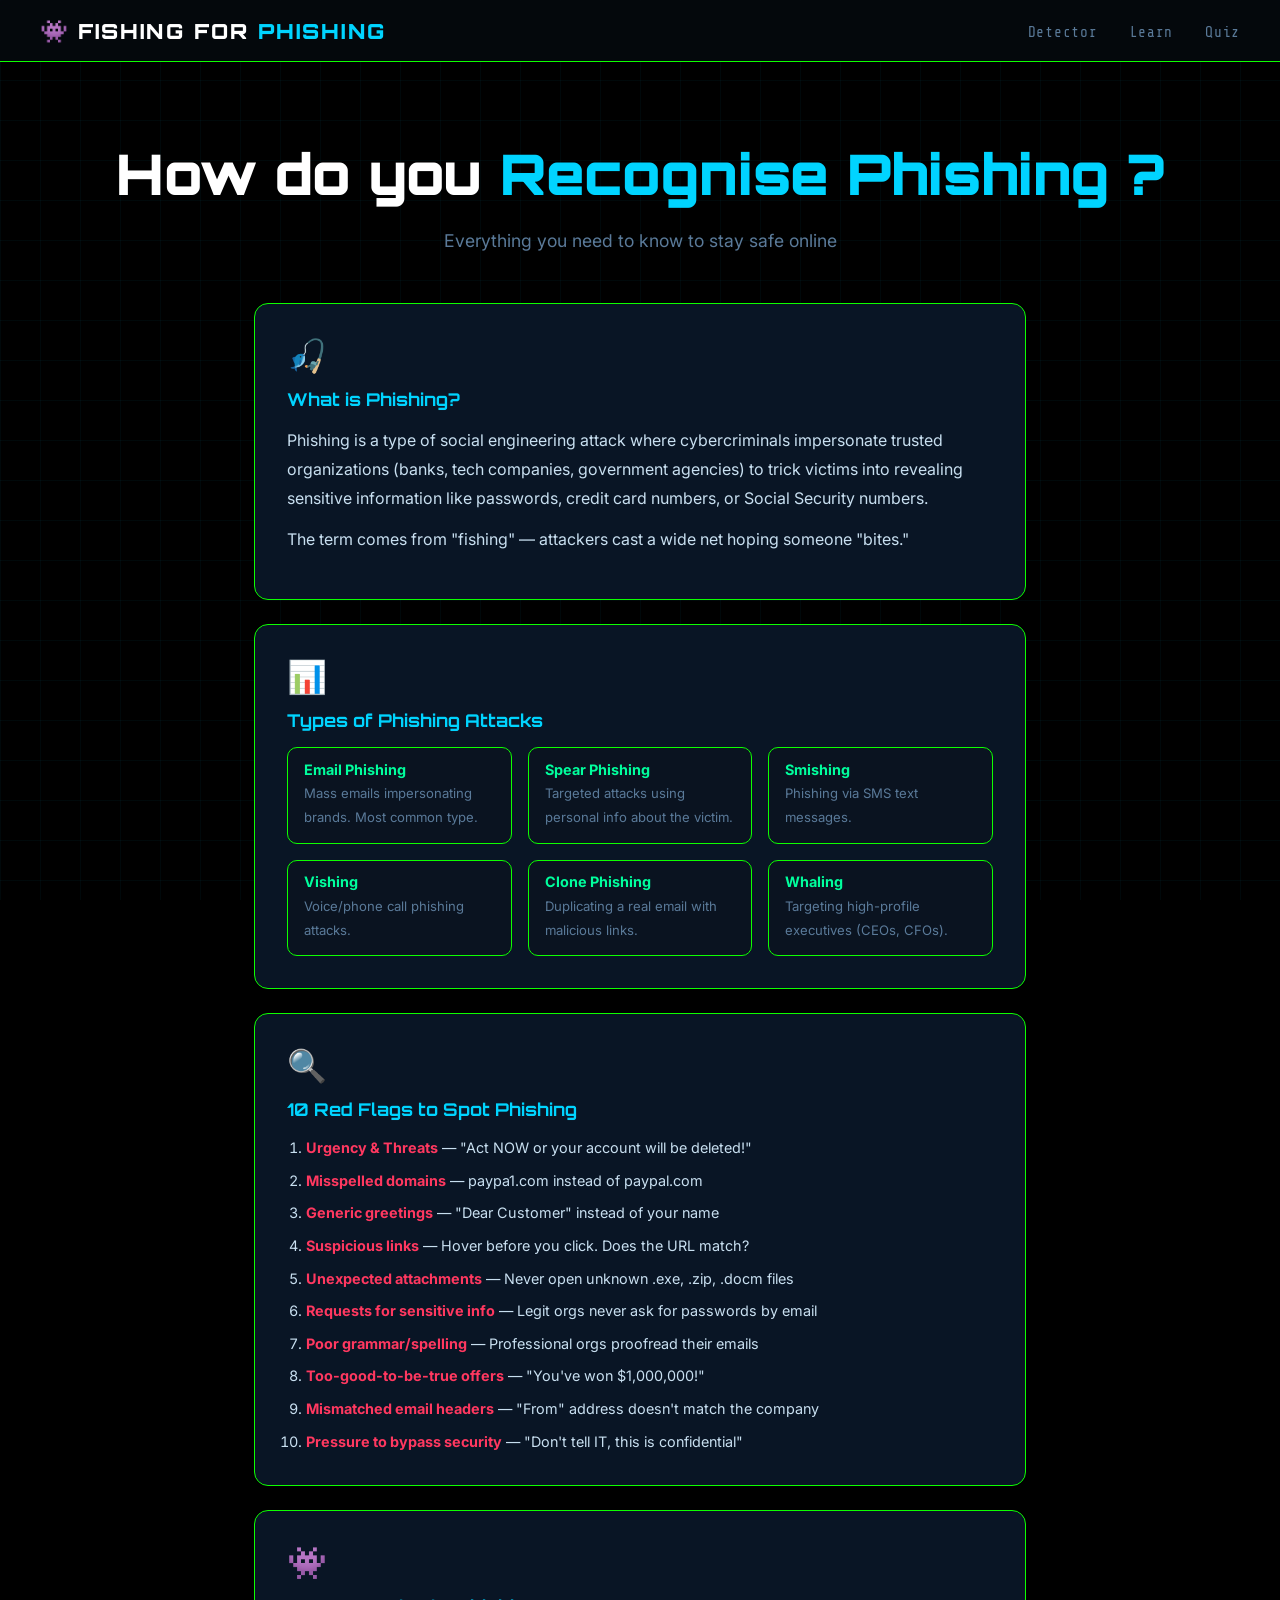
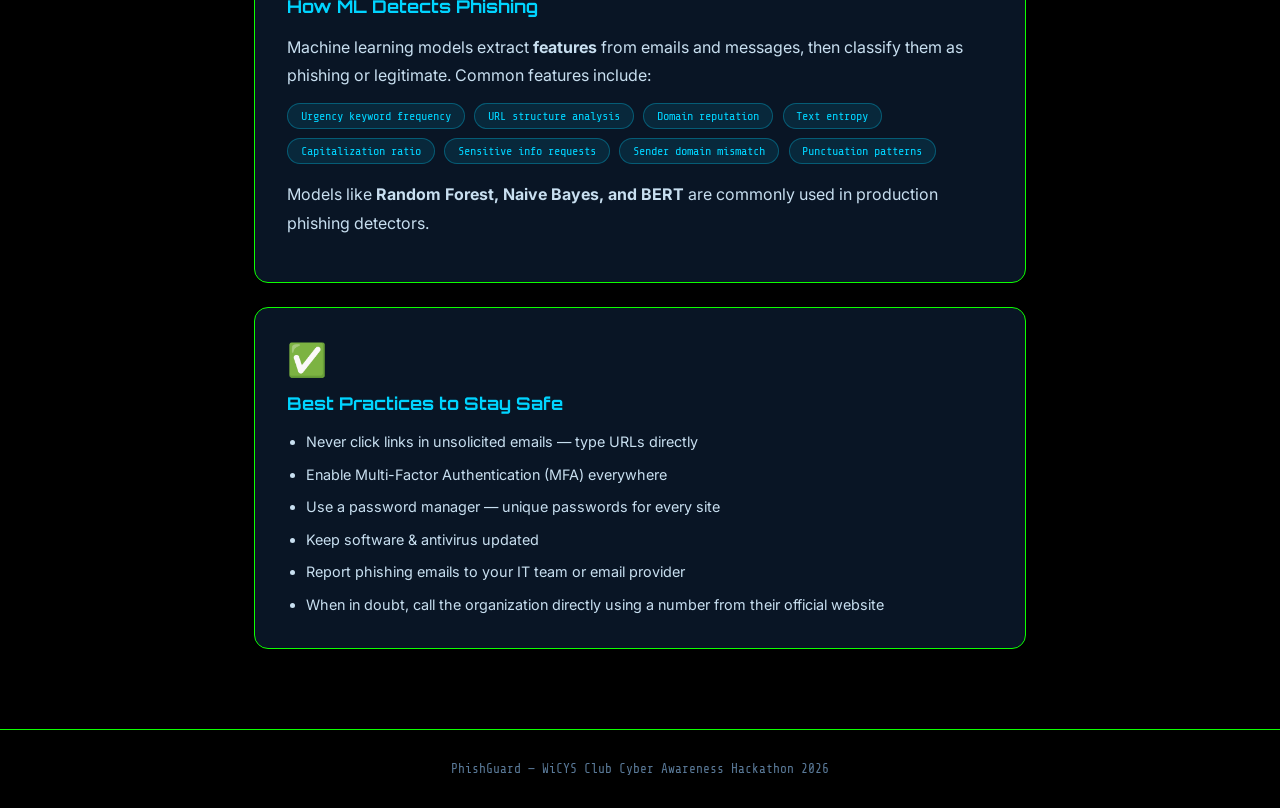
==== templates/learn.html @ 33f304bc "added files via upload Added files to create repositary" ====
<!DOCTYPE html>
<html lang="en">
<head>
  <meta charset="UTF-8" />
  <meta name="viewport" content="width=device-width, initial-scale=1.0"/>
  <title>Learn — Fishing for Phishing</title>
  <link rel="stylesheet" href="/static/css/style.css" />
  <link href="https://fonts.googleapis.com/css2?family=Share+Tech+Mono&family=Orbitron:wght@400;700;900&family=Inter:wght@300;400;600&display=swap" rel="stylesheet"/>
</head>
<body>
  <div class="bg-grid"></div>
  <div class="scanline"></div>

  <nav class="navbar">
    <div class="nav-logo">
      <span class="logo-icon">👾</span>
      <span class="logo-text">FISHING FOR <span class="accent">PHISHING</span></span>
    </div>
    <ul class="nav-links">
      <li><a href="/">Detector</a></li>
      <li><a href="/learn">Learn</a></li>
      <li><a href="/quiz">Quiz</a></li>
    </ul>
  </nav>

  <section class="page-hero">
    <h1 class="hero-title">How do you <span class="accent">Recognise Phishing ?</span></h1>
    <p class="hero-subtitle">Everything you need to know to stay safe online</p>
  </section>

  <section class="learn-section">

    <div class="learn-card">
      <div class="learn-icon">🎣</div>
      <h3>What is Phishing?</h3>
      <p>Phishing is a type of social engineering attack where cybercriminals impersonate trusted organizations (banks, tech companies, government agencies) to trick victims into revealing sensitive information like passwords, credit card numbers, or Social Security numbers.</p>
      <p>The term comes from "fishing" — attackers cast a wide net hoping someone "bites."</p>
    </div>

    <div class="learn-card">
      <div class="learn-icon">📊</div>
      <h3>Types of Phishing Attacks</h3>
      <div class="type-grid">
        <div class="type-item">
          <strong>Email Phishing</strong>
          <p>Mass emails impersonating brands. Most common type.</p>
        </div>
        <div class="type-item">
          <strong>Spear Phishing</strong>
          <p>Targeted attacks using personal info about the victim.</p>
        </div>
        <div class="type-item">
          <strong>Smishing</strong>
          <p>Phishing via SMS text messages.</p>
        </div>
        <div class="type-item">
          <strong>Vishing</strong>
          <p>Voice/phone call phishing attacks.</p>
        </div>
        <div class="type-item">
          <strong>Clone Phishing</strong>
          <p>Duplicating a real email with malicious links.</p>
        </div>
        <div class="type-item">
          <strong>Whaling</strong>
          <p>Targeting high-profile executives (CEOs, CFOs).</p>
        </div>
      </div>
    </div>

    <div class="learn-card">
      <div class="learn-icon">🔍</div>
      <h3>10 Red Flags to Spot Phishing</h3>
      <ol class="redflags-ol">
        <li><strong>Urgency & Threats</strong> — "Act NOW or your account will be deleted!"</li>
        <li><strong>Misspelled domains</strong> — paypa1.com instead of paypal.com</li>
        <li><strong>Generic greetings</strong> — "Dear Customer" instead of your name</li>
        <li><strong>Suspicious links</strong> — Hover before you click. Does the URL match?</li>
        <li><strong>Unexpected attachments</strong> — Never open unknown .exe, .zip, .docm files</li>
        <li><strong>Requests for sensitive info</strong> — Legit orgs never ask for passwords by email</li>
        <li><strong>Poor grammar/spelling</strong> — Professional orgs proofread their emails</li>
        <li><strong>Too-good-to-be-true offers</strong> — "You've won $1,000,000!"</li>
        <li><strong>Mismatched email headers</strong> — "From" address doesn't match the company</li>
        <li><strong>Pressure to bypass security</strong> — "Don't tell IT, this is confidential"</li>
      </ol>
    </div>

    <div class="learn-card">
      <div class="learn-icon">👾</div>
      <h3>How ML Detects Phishing</h3>
      <p>Machine learning models extract <strong>features</strong> from emails and messages, then classify them as phishing or legitimate. Common features include:</p>
      <div class="feature-pills">
        <span class="pill">Urgency keyword frequency</span>
        <span class="pill">URL structure analysis</span>
        <span class="pill">Domain reputation</span>
        <span class="pill">Text entropy</span>
        <span class="pill">Capitalization ratio</span>
        <span class="pill">Sensitive info requests</span>
        <span class="pill">Sender domain mismatch</span>
        <span class="pill">Punctuation patterns</span>
      </div>
      <p style="margin-top:1rem">Models like <strong>Random Forest, Naive Bayes, and BERT</strong> are commonly used in production phishing detectors.</p>
    </div>

    <div class="learn-card">
      <div class="learn-icon">✅</div>
      <h3>Best Practices to Stay Safe</h3>
      <ul class="best-practices">
        <li>Never click links in unsolicited emails — type URLs directly</li>
        <li>Enable Multi-Factor Authentication (MFA) everywhere</li>
        <li>Use a password manager — unique passwords for every site</li>
        <li>Keep software & antivirus updated</li>
        <li>Report phishing emails to your IT team or email provider</li>
        <li>When in doubt, call the organization directly using a number from their official website</li>
      </ul>
    </div>

  </section>

  <footer class="footer">
    <p>PhishGuard — WiCYS Club Cyber Awareness Hackathon 2026</p>
  </footer>

</body>
</html>
---- static/css/style.css ----
/* ═══════════════════════════════════════════════
   PhishGuard — Cybersecurity Theme CSS
   Aesthetic: Dark terminal / cyber-noir
   Fonts: Orbitron (display) + Share Tech Mono + Inter
   ═══════════════════════════════════════════════ */

:root {
  --bg: #000000;
  --bg2: #0a1320;
  --bg3: #0f1e30;
  --panel: #091525;
  --border: #0dff00;
  --border-glow: #00aaff44;
  --accent: #00d4ff;
  --accent2: #00ff9d;
  --danger: #ff3860;
  --warning: #ffb300;
  --safe: #00ff9d;
  --text: #c8dff0;
  --text-dim: #5a7a99;
  --font-display: 'Orbitron', monospace;
  --font-mono: 'Share Tech Mono', monospace;
  --font-body: 'Inter', sans-serif;
}

*, *::before, *::after { box-sizing: border-box; margin: 0; padding: 0; }

html { scroll-behavior: smooth; }

body {
  background: var(--bg);
  color: var(--text);
  font-family: var(--font-body);
  min-height: 100vh;
  overflow-x: hidden;
  position: relative;
}

/* ── Animated grid background ─────────────────── */
.bg-grid {
  position: fixed;
  inset: 0;
  background-image:
    linear-gradient(rgba(0,212,255,0.04) 1px, transparent 1px),
    linear-gradient(90deg, rgba(0,212,255,0.04) 1px, transparent 1px);
  background-size: 40px 40px;
  z-index: 0;
  pointer-events: none;
}

.scanline {
  position: fixed;
  top: -100%;
  left: 0;
  width: 100%;
  height: 2px;
  background: linear-gradient(transparent, rgba(0,212,255,0.15), transparent);
  animation: scanline 6s linear infinite;
  z-index: 1;
  pointer-events: none;
}
@keyframes scanline { to { top: 200%; } }

/* ── Navbar ────────────────────────────────────── */
.navbar {
  position: sticky;
  top: 0;
  z-index: 100;
  display: flex;
  align-items: center;
  justify-content: space-between;
  padding: 1rem 2.5rem;
  background: rgba(5,10,15,0.85);
  backdrop-filter: blur(12px);
  border-bottom: 1px solid var(--border);
}

.nav-logo {
  display: flex;
  align-items: center;
  gap: 0.5rem;
  font-family: var(--font-display);
  font-size: 1.3rem;
  font-weight: 900;
  letter-spacing: 0.1em;
  color: #fff;
}
.logo-icon { font-size: 1.4rem; }
.logo-text .accent { color: var(--accent); }

.nav-links {
  list-style: none;
  display: flex;
  gap: 2rem;
}
.nav-links a {
  text-decoration: none;
  color: var(--text-dim);
  font-family: var(--font-mono);
  font-size: 0.9rem;
  letter-spacing: 0.05em;
  transition: color 0.2s;
  position: relative;
  padding-bottom: 4px;
}
.nav-links a::after {
  content: '';
  position: absolute;
  bottom: 0; left: 0;
  width: 0; height: 1px;
  background: var(--accent);
  transition: width 0.3s;
}
.nav-links a:hover, .nav-links a.active {
  color: var(--accent);
}
.nav-links a:hover::after, .nav-links a.active::after { width: 100%; }

/* ── Hero ──────────────────────────────────────── */
.hero, .page-hero {
  position: relative;
  z-index: 2;
  text-align: center;
  padding: 5rem 2rem 3rem;
}

.hero-badge {
  display: inline-block;
  font-family: var(--font-mono);
  font-size: 0.75rem;
  color: var(--accent2);
  border: 1px solid var(--accent2);
  padding: 0.3rem 1rem;
  border-radius: 100px;
  margin-bottom: 1.5rem;
  letter-spacing: 0.08em;
  animation: pulse-border 3s ease-in-out infinite;
}
@keyframes pulse-border {
  0%,100% { box-shadow: 0 0 0 0 rgba(0,255,157,0.2); }
  50% { box-shadow: 0 0 0 8px rgba(0,255,157,0); }
}

.hero-title {
  font-family: var(--font-display);
  font-size: clamp(2rem, 5vw, 3.5rem);
  font-weight: 900;
  line-height: 1.15;
  color: #fff;
  margin-bottom: 1.2rem;
}
.accent { color: var(--accent); }

/* Glitch effect */
.glitch {
  position: relative;
  color: var(--accent);
}
.glitch::before, .glitch::after {
  content: attr(data-text);
  position: absolute;
  left: 0; top: 0;
  width: 100%; height: 100%;
}
.glitch::before {
  color: var(--danger);
  animation: glitch1 3s infinite;
  clip-path: polygon(0 0, 100% 0, 100% 35%, 0 35%);
}
.glitch::after {
  color: var(--accent2);
  animation: glitch2 3s infinite;
  clip-path: polygon(0 65%, 100% 65%, 100% 100%, 0 100%);
}
@keyframes glitch1 {
  0%,90%,100% { transform: translate(0); }
  92% { transform: translate(-3px, 1px); }
  94% { transform: translate(3px, -1px); }
}
@keyframes glitch2 {
  0%,90%,100% { transform: translate(0); }
  93% { transform: translate(3px, 1px); }
  95% { transform: translate(-3px, -1px); }
}

.hero-subtitle {
  font-size: 1.1rem;
  color: var(--text-dim);
  max-width: 600px;
  margin: 0 auto;
  line-height: 1.7;
}

/* ── Detector Card ─────────────────────────────── */
.detector-section {
  position: relative;
  z-index: 2;
  max-width: 820px;
  margin: 0 auto;
  padding: 0 1.5rem 4rem;
}

.detector-card {
  background: var(--panel);
  border: 1px solid var(--border);
  border-radius: 16px;
  overflow: hidden;
  box-shadow: 0 0 40px rgba(0,212,255,0.05), 0 0 80px rgba(0,0,0,0.5);
}

.card-header {
  background: var(--bg2);
  border-bottom: 1px solid var(--border);
  padding: 0.9rem 1.5rem;
  display: flex;
  align-items: center;
  gap: 0.5rem;
}
.terminal-dot {
  width: 12px; height: 12px;
  border-radius: 50%;
}
.terminal-dot.red    { background: #ff5f56; }
.terminal-dot.yellow { background: #ffbd2e; }
.terminal-dot.green  { background: #27c93f; }
.card-title {
  margin-left: 0.5rem;
  font-family: var(--font-mono);
  font-size: 0.85rem;
  color: var(--text-dim);
}

.input-area {
  padding: 1.5rem;
}
.input-area label {
  display: block;
  font-family: var(--font-mono);
  font-size: 0.8rem;
  color: var(--accent);
  letter-spacing: 0.08em;
  margin-bottom: 0.6rem;
}
textarea {
  width: 100%;
  min-height: 160px;
  background: var(--bg);
  border: 1px solid var(--border);
  border-radius: 10px;
  color: var(--text);
  font-family: var(--font-mono);
  font-size: 0.9rem;
  padding: 1rem;
  resize: vertical;
  transition: border-color 0.3s, box-shadow 0.3s;
  line-height: 1.6;
}
textarea:focus {
  outline: none;
  border-color: var(--accent);
  box-shadow: 0 0 0 3px rgba(0,212,255,0.1);
}
textarea::placeholder { color: var(--text-dim); opacity: 0.6; }

.input-meta {
  display: flex;
  justify-content: space-between;
  align-items: center;
  margin-top: 0.5rem;
  font-family: var(--font-mono);
  font-size: 0.75rem;
  color: var(--text-dim);
}
.btn-clear {
  background: none;
  border: 1px solid var(--border);
  color: var(--text-dim);
  padding: 0.2rem 0.8rem;
  border-radius: 6px;
  cursor: pointer;
  font-family: var(--font-mono);
  font-size: 0.75rem;
  transition: all 0.2s;
}
.btn-clear:hover { color: var(--danger); border-color: var(--danger); }

/* Samples */
.samples {
  padding: 0 1.5rem 1rem;
  display: flex;
  align-items: center;
  gap: 0.8rem;
  flex-wrap: wrap;
}
.samples-label {
  font-family: var(--font-mono);
  font-size: 0.75rem;
  color: var(--text-dim);
}
.sample-btn {
  border: 1px solid var(--border);
  background: var(--bg2);
  color: var(--text);
  padding: 0.3rem 0.9rem;
  border-radius: 8px;
  cursor: pointer;
  font-size: 0.8rem;
  transition: all 0.2s;
}
.sample-btn:hover { border-color: var(--accent); color: var(--accent); }

/* Analyze Button */
.btn-analyze {
  display: block;
  width: calc(100% - 3rem);
  margin: 0 1.5rem 1.5rem;
  padding: 1rem;
  background: linear-gradient(135deg, #005580, #0088cc);
  border: 1px solid var(--accent);
  border-radius: 10px;
  color: #fff;
  font-family: var(--font-display);
  font-size: 1rem;
  font-weight: 700;
  letter-spacing: 0.05em;
  cursor: pointer;
  transition: all 0.3s;
  box-shadow: 0 0 20px rgba(0,212,255,0.2);
  text-decoration: none;
}
.btn-analyze:hover {
  background: linear-gradient(135deg, #006699, #00aaff);
  box-shadow: 0 0 30px rgba(0,212,255,0.4);
  transform: translateY(-1px);
}

.hidden { display: none !important; }

/* ── Result Panel ──────────────────────────────── */
.result-panel {
  border-top: 1px solid var(--border);
  padding: 1.5rem;
  animation: fadeIn 0.4s ease;
}
@keyframes fadeIn { from { opacity:0; transform:translateY(10px); } to { opacity:1; transform:none; } }

.result-header {
  display: flex;
  align-items: center;
  gap: 2rem;
  flex-wrap: wrap;
  margin-bottom: 1.5rem;
}

.verdict-badge {
  padding: 0.5rem 1.5rem;
  border-radius: 8px;
  font-family: var(--font-display);
  font-size: 1.1rem;
  font-weight: 900;
  letter-spacing: 0.1em;
}
.verdict-phishing {
  background: rgba(255,56,96,0.15);
  border: 2px solid var(--danger);
  color: var(--danger);
  box-shadow: 0 0 20px rgba(255,56,96,0.2);
}
.verdict-legit {
  background: rgba(0,255,157,0.1);
  border: 2px solid var(--safe);
  color: var(--safe);
  box-shadow: 0 0 20px rgba(0,255,157,0.2);
}

.probability-wrap { flex: 1; min-width: 200px; }
.prob-label {
  font-family: var(--font-mono);
  font-size: 0.75rem;
  color: var(--text-dim);
  display: block;
  margin-bottom: 0.4rem;
}
.prob-bar-wrap {
  height: 8px;
  background: var(--bg);
  border-radius: 100px;
  overflow: hidden;
  border: 1px solid var(--border);
}
.prob-bar {
  height: 100%;
  border-radius: 100px;
  transition: width 1s cubic-bezier(0.25, 1, 0.5, 1);
}
.prob-bar.danger { background: linear-gradient(90deg, var(--warning), var(--danger)); }
.prob-bar.safe   { background: linear-gradient(90deg, var(--accent), var(--safe)); }
.prob-value {
  font-family: var(--font-mono);
  font-size: 0.85rem;
  color: var(--text);
  margin-top: 0.3rem;
  display: block;
}

/* Result columns */
.result-columns {
  display: grid;
  grid-template-columns: 1fr 1fr;
  gap: 1.5rem;
  margin-bottom: 1.5rem;
}
@media (max-width: 580px) { .result-columns { grid-template-columns: 1fr; } }

.col-title {
  font-family: var(--font-mono);
  font-size: 0.8rem;
  letter-spacing: 0.06em;
  margin-bottom: 0.8rem;
}
.danger-title { color: var(--danger); }
.safe-title { color: var(--safe); }

.flag-list, .safe-list {
  list-style: none;
  display: flex;
  flex-direction: column;
  gap: 0.5rem;
}
.flag-list li, .safe-list li {
  font-size: 0.85rem;
  padding: 0.5rem 0.8rem;
  border-radius: 8px;
  line-height: 1.4;
}
.flag-list li { background: rgba(255,56,96,0.08); border-left: 2px solid var(--danger); }
.safe-list li { background: rgba(0,255,157,0.08); border-left: 2px solid var(--safe); }

/* Features details */
.features-details {
  border: 1px solid var(--border);
  border-radius: 10px;
  overflow: hidden;
}
.features-details summary {
  padding: 0.8rem 1rem;
  cursor: pointer;
  font-family: var(--font-mono);
  font-size: 0.8rem;
  color: var(--text-dim);
  background: var(--bg2);
  user-select: none;
}
.features-details summary:hover { color: var(--accent); }

.features-grid {
  display: grid;
  grid-template-columns: repeat(auto-fill, minmax(160px, 1fr));
  gap: 0.8rem;
  padding: 1rem;
  background: var(--bg);
}
.feature-item {
  background: var(--bg2);
  border: 1px solid var(--border);
  border-radius: 8px;
  padding: 0.6rem 0.8rem;
}
.feature-name {
  font-family: var(--font-mono);
  font-size: 0.7rem;
  color: var(--text-dim);
  display: block;
  margin-bottom: 0.2rem;
}
.feature-val {
  font-family: var(--font-display);
  font-size: 1rem;
  color: var(--accent);
}

/* ── Stats Strip ───────────────────────────────── */
.stats-strip {
  position: relative;
  z-index: 2;
  display: flex;
  justify-content: center;
  gap: 4rem;
  flex-wrap: wrap;
  padding: 3rem 2rem;
  background: var(--bg2);
  border-top: 1px solid var(--border);
  border-bottom: 1px solid var(--border);
  margin: 2rem 0;
}
.stat-item { text-align: center; }
.stat-number {
  display: block;
  font-family: var(--font-display);
  font-size: 2.2rem;
  font-weight: 900;
  color: var(--accent);
  letter-spacing: -0.02em;
}
.stat-label {
  font-family: var(--font-mono);
  font-size: 0.75rem;
  color: var(--text-dim);
  margin-top: 0.3rem;
}

/* ── Examples ──────────────────────────────────── */
.examples-section {
  position: relative;
  z-index: 2;
  max-width: 1100px;
  margin: 0 auto;
  padding: 2rem 1.5rem 5rem;
}
.section-title {
  font-family: var(--font-display);
  font-size: 1.6rem;
  font-weight: 700;
  color: #fff;
  margin-bottom: 2rem;
  text-align: center;
}
.examples-grid {
  display: grid;
  grid-template-columns: 1fr 1fr;
  gap: 2rem;
}
@media (max-width: 700px) { .examples-grid { grid-template-columns: 1fr; } }

.example-card {
  background: var(--panel);
  border-radius: 14px;
  overflow: hidden;
  border: 1px solid var(--border);
}
.example-badge {
  padding: 0.5rem 1rem;
  font-family: var(--font-display);
  font-size: 0.75rem;
  font-weight: 700;
  letter-spacing: 0.1em;
}
.fake-badge { background: rgba(255,56,96,0.15); color: var(--danger); }
.legit-badge { background: rgba(0,255,157,0.1); color: var(--safe); }

.email-mock {
  padding: 1.2rem 1.4rem;
  font-size: 0.85rem;
  line-height: 1.6;
  background: var(--bg2);
  border-top: 1px solid var(--border);
  border-bottom: 1px solid var(--border);
}
.email-field {
  margin-bottom: 0.3rem;
  font-family: var(--font-mono);
  font-size: 0.8rem;
  color: var(--text-dim);
}
.email-field span { color: var(--accent); }
.email-body {
  margin-top: 0.8rem;
  color: var(--text);
  font-size: 0.85rem;
}
.fake-link {
  color: var(--danger);
  text-decoration: underline;
  display: block;
  margin-top: 0.8rem;
}

.red-flags-list, .green-flags-list {
  list-style: none;
  padding: 1rem 1.4rem;
  display: flex;
  flex-direction: column;
  gap: 0.4rem;
}
.red-flags-list li { color: var(--danger); font-size: 0.83rem; }
.green-flags-list li { color: var(--safe); font-size: 0.83rem; }

/* ── Learn Page ────────────────────────────────── */
.learn-section {
  position: relative;
  z-index: 2;
  max-width: 820px;
  margin: 0 auto;
  padding: 0 1.5rem 5rem;
  display: flex;
  flex-direction: column;
  gap: 1.5rem;
}
.learn-card {
  background: var(--panel);
  border: 1px solid var(--border);
  border-radius: 14px;
  padding: 2rem;
}
.learn-icon {
  font-size: 2rem;
  margin-bottom: 0.8rem;
}
.learn-card h3 {
  font-family: var(--font-display);
  font-size: 1.1rem;
  color: var(--accent);
  margin-bottom: 1rem;
}
.learn-card p {
  color: var(--text);
  line-height: 1.8;
  margin-bottom: 0.8rem;
}

.type-grid {
  display: grid;
  grid-template-columns: repeat(auto-fill, minmax(200px, 1fr));
  gap: 1rem;
  margin-top: 0.5rem;
}
.type-item {
  background: var(--bg2);
  border: 1px solid var(--border);
  border-radius: 10px;
  padding: 0.8rem 1rem;
}
.type-item strong { color: var(--accent2); display: block; margin-bottom: 0.3rem; font-size: 0.9rem; }
.type-item p { font-size: 0.82rem; color: var(--text-dim); margin: 0; }

.redflags-ol {
  padding-left: 1.2rem;
  display: flex;
  flex-direction: column;
  gap: 0.6rem;
}
.redflags-ol li {
  color: var(--text);
  font-size: 0.9rem;
  line-height: 1.6;
}
.redflags-ol li strong { color: var(--danger); }

.feature-pills {
  display: flex;
  flex-wrap: wrap;
  gap: 0.6rem;
  margin-top: 0.8rem;
}
.pill {
  background: rgba(0,212,255,0.1);
  border: 1px solid rgba(0,212,255,0.3);
  color: var(--accent);
  padding: 0.3rem 0.8rem;
  border-radius: 100px;
  font-family: var(--font-mono);
  font-size: 0.75rem;
}

.best-practices {
  padding-left: 1.2rem;
  display: flex;
  flex-direction: column;
  gap: 0.6rem;
}
.best-practices li {
  color: var(--text);
  font-size: 0.9rem;
  line-height: 1.6;
}

/* ── Quiz Page ─────────────────────────────────── */
.quiz-section {
  position: relative;
  z-index: 2;
  max-width: 700px;
  margin: 0 auto;
  padding: 0 1.5rem 5rem;
}
.quiz-progress-wrap {
  display: flex;
  align-items: center;
  gap: 1rem;
  margin-bottom: 1.5rem;
}
.quiz-progress-bar {
  flex: 1;
  height: 6px;
  background: var(--bg2);
  border-radius: 100px;
  border: 1px solid var(--border);
  overflow: hidden;
}
.progress-fill {
  height: 100%;
  background: linear-gradient(90deg, var(--accent), var(--accent2));
  border-radius: 100px;
  transition: width 0.5s ease;
}
.progress-text {
  font-family: var(--font-mono);
  font-size: 0.75rem;
  color: var(--text-dim);
  white-space: nowrap;
}
.score-display {
  text-align: right;
  font-family: var(--font-display);
  font-size: 0.85rem;
  color: var(--accent2);
  margin-bottom: 1.2rem;
}

.question-card {
  background: var(--panel);
  border: 1px solid var(--border);
  border-radius: 16px;
  padding: 2rem;
  animation: fadeIn 0.3s ease;
}
.question-badge {
  display: inline-block;
  padding: 0.3rem 1rem;
  border-radius: 8px;
  font-family: var(--font-mono);
  font-size: 0.75rem;
  font-weight: 700;
  margin-bottom: 1rem;
}
.badge-phishing { background: rgba(255,56,96,0.15); color: var(--danger); border: 1px solid var(--danger); }
.badge-legit    { background: rgba(0,255,157,0.1); color: var(--safe); border: 1px solid var(--safe); }

.question-text {
  font-size: 1rem;
  line-height: 1.7;
  color: var(--text);
  margin-bottom: 1.5rem;
  font-family: var(--font-mono);
  background: var(--bg2);
  padding: 1rem;
  border-radius: 10px;
  border-left: 3px solid var(--border);
}

.options-container {
  display: flex;
  flex-direction: column;
  gap: 0.8rem;
}
.option-btn {
  width: 100%;
  text-align: left;
  padding: 0.9rem 1.2rem;
  background: var(--bg2);
  border: 1px solid var(--border);
  border-radius: 10px;
  color: var(--text);
  cursor: pointer;
  font-size: 0.9rem;
  transition: all 0.2s;
  font-family: var(--font-body);
}
.option-btn:hover:not(:disabled) {
  border-color: var(--accent);
  color: var(--accent);
  background: rgba(0,212,255,0.05);
}
.option-btn.correct {
  border-color: var(--safe);
  background: rgba(0,255,157,0.1);
  color: var(--safe);
}
.option-btn.wrong {
  border-color: var(--danger);
  background: rgba(255,56,96,0.1);
  color: var(--danger);
}
.option-btn:disabled { cursor: default; }

.explanation {
  margin-top: 1.2rem;
  padding: 1rem;
  background: var(--bg2);
  border-radius: 10px;
  border-left: 3px solid var(--accent);
  font-size: 0.88rem;
  line-height: 1.6;
  color: var(--text);
  animation: fadeIn 0.3s ease;
}

.btn-next {
  margin-top: 1.2rem;
  padding: 0.8rem 2rem;
  background: var(--bg3);
  border: 1px solid var(--accent);
  border-radius: 10px;
  color: var(--accent);
  cursor: pointer;
  font-family: var(--font-mono);
  font-size: 0.9rem;
  transition: all 0.2s;
  animation: fadeIn 0.3s ease;
}
.btn-next:hover { background: rgba(0,212,255,0.1); }

/* Results screen */
.results-screen {
  background: var(--panel);
  border: 1px solid var(--border);
  border-radius: 16px;
  padding: 3rem 2rem;
  text-align: center;
  animation: fadeIn 0.5s ease;
}
.result-icon { font-size: 4rem; margin-bottom: 1rem; }
.result-title {
  font-family: var(--font-display);
  font-size: 1.8rem;
  color: #fff;
  margin-bottom: 0.8rem;
}
.result-desc { color: var(--text-dim); margin-bottom: 1.5rem; }
.final-score {
  font-family: var(--font-display);
  font-size: 3rem;
  font-weight: 900;
  color: var(--accent);
  margin: 1rem 0;
}
.btn-secondary {
  color: var(--accent2);
  text-decoration: underline;
  font-family: var(--font-mono);
  font-size: 0.9rem;
}

/* ── Footer ────────────────────────────────────── */
.footer {
  position: relative;
  z-index: 2;
  text-align: center;
  padding: 2rem;
  border-top: 1px solid var(--border);
  font-family: var(--font-mono);
  font-size: 0.8rem;
  color: var(--text-dim);
}
.footer-sub { margin-top: 0.4rem; opacity: 0.6; }
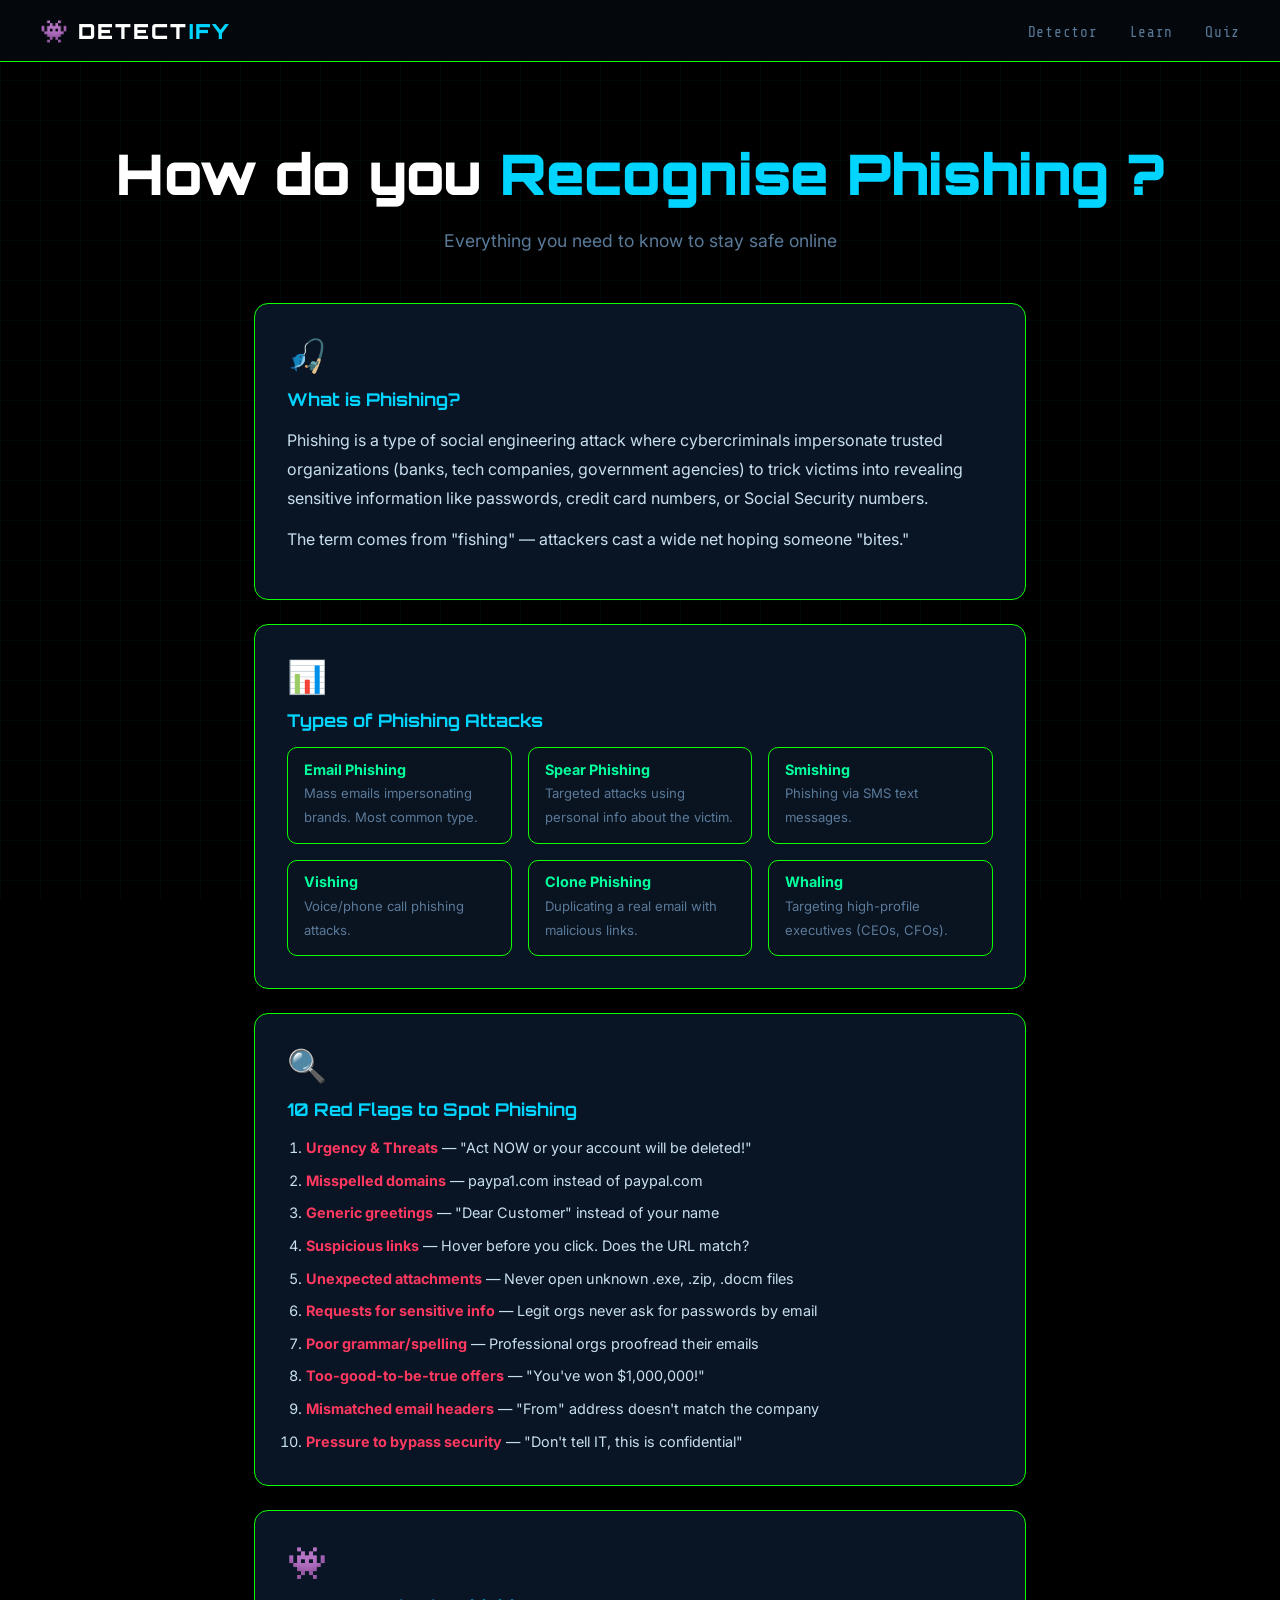
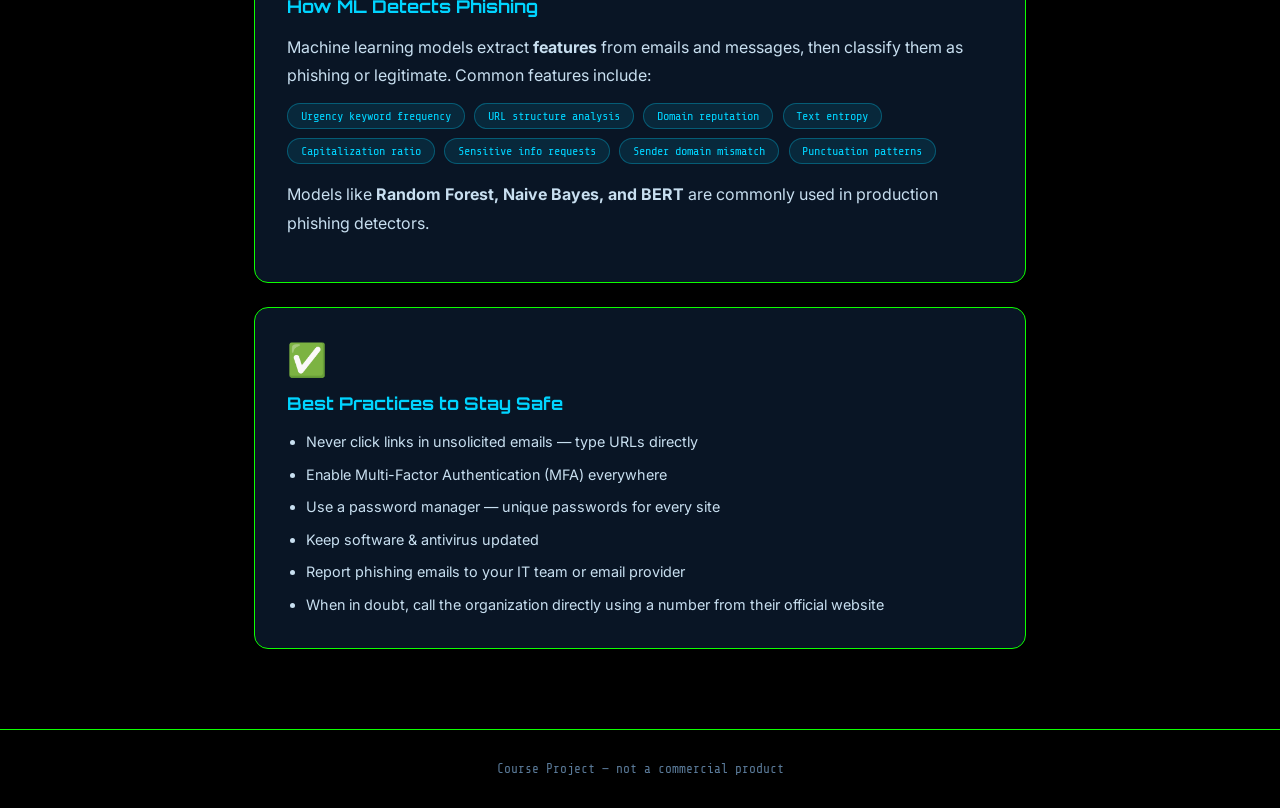
==== commit 45d21056: "Refactor learn.html for improved structure and content" ====
--- a/templates/learn.html
+++ b/templates/learn.html
@@ -3,7 +3,7 @@
 <head>
   <meta charset="UTF-8" />
   <meta name="viewport" content="width=device-width, initial-scale=1.0"/>
-  <title>Learn — Fishing for Phishing</title>
+  <title>Learn — Detectify</title>
   <link rel="stylesheet" href="/static/css/style.css" />
   <link href="https://fonts.googleapis.com/css2?family=Share+Tech+Mono&family=Orbitron:wght@400;700;900&family=Inter:wght@300;400;600&display=swap" rel="stylesheet"/>
 </head>
@@ -14,7 +14,7 @@
   <nav class="navbar">
     <div class="nav-logo">
       <span class="logo-icon">👾</span>
-      <span class="logo-text">FISHING FOR <span class="accent">PHISHING</span></span>
+      <span class="logo-text">DETECT<span class="accent">IFY</span></span>
     </div>
     <ul class="nav-links">
       <li><a href="/">Detector</a></li>
@@ -118,8 +118,9 @@
   </section>
 
   <footer class="footer">
-    <p>PhishGuard — WiCYS Club Cyber Awareness Hackathon 2026</p>
+    <p>Course Project — not a commercial product</p>
   </footer>
 
 </body>
-</html>+
+</html>
